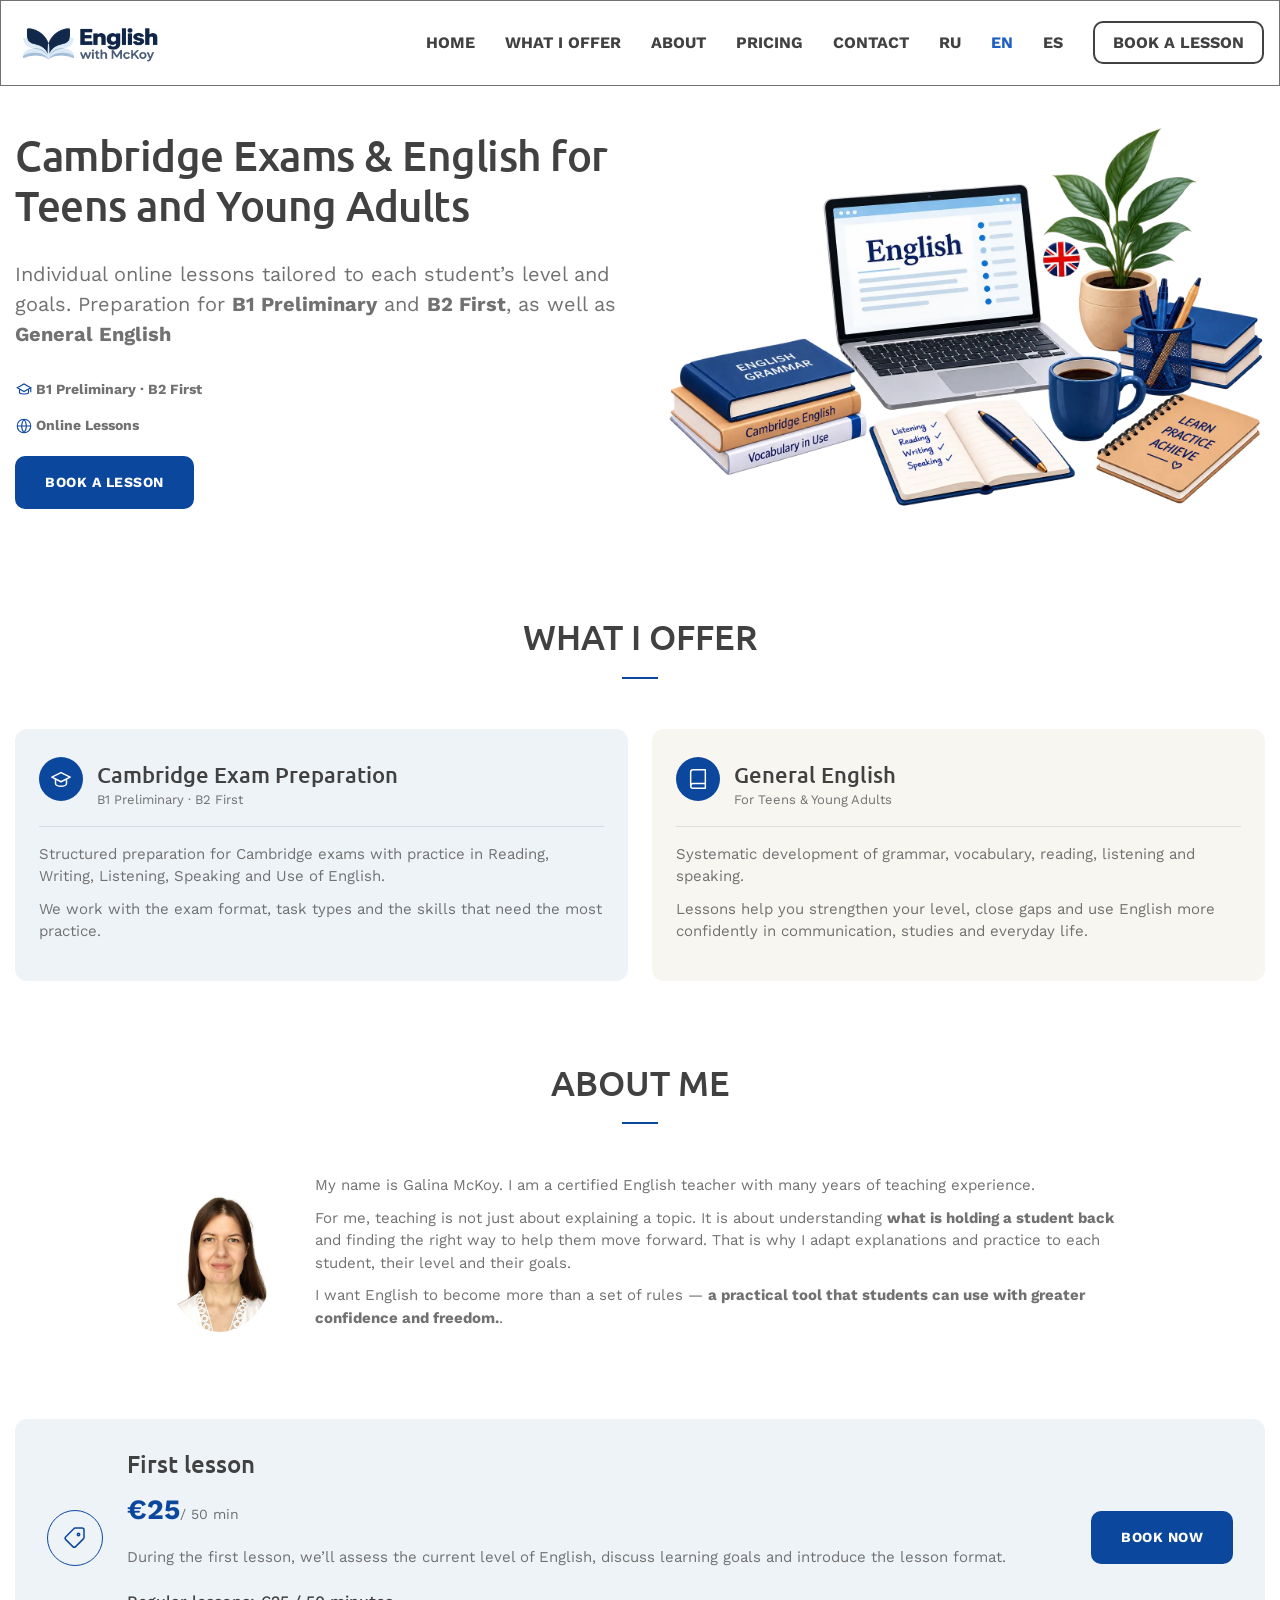
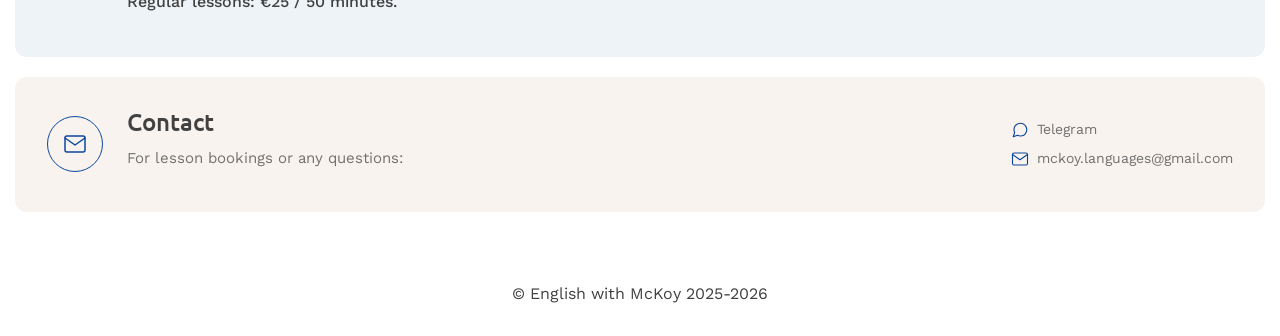
==== eng/index.html @ d6f15142 "Initial commit" ====
<!DOCTYPE html>
<html lang="en">
<head>
    <meta charset="UTF-8">
    <meta name="viewport" content="width=device-width, initial-scale=1.0">
    <meta name="description"
        content="Galina McKoy — online English tutor for teens and young adults. Cambridge Exam Preparation and General English.">

    <link rel="icon" type="image/png" href="/images/favicon/favicon-96x96.png" sizes="96x96" />
    <link rel="icon" type="image/svg+xml" href="/images/favicon/favicon.svg" />
    <link rel="shortcut icon" href="/images/favicon/favicon.ico" />
    <link rel="apple-touch-icon" sizes="180x180" href="/images/favicon/apple-touch-icon.png" />
    <link rel="manifest" href="/images/favicon/site.webmanifest" />

    <link rel="stylesheet" href="../css/styles.css">
    <script defer src="../js/main.js"></script>
    <title>Galina McKoy — Online English Tutor</title>
</head>
<body id="home">
    <header class="header">
        <div class="container">
            <div class="header__nav">

                <a href="#home">
                    <h1 class="logo"><img src="/images/logo3.webp" alt="English with McKoy logo"><span
                            class="sr-only">Galina McKoy's Languages</span></h1>
                </a>
                <button class="burger" type="button">
                    <span class="sr-only">open menu</span>
                    <span class="burger__btn"></span>
                </button>
                <nav class="menu">
                    <ul class="menu__list">
                        <li class="menu__item">
                            <a href="#home" class="menu__link">home</a>
                        </li>
                        <li class="menu__item">
                            <a href="#directions" class="menu__link">what i offer</a>
                        </li>
                        <li class="menu__item">
                            <a href="#aboutme" class="menu__link">about</a>
                        </li>
                        <li class="menu__item">
                            <a href="#pricing" class="menu__link">pricing</a>
                        </li>
                        <li class="menu__item">
                            <a href="#contact" class="menu__link">contact</a>
                        </li>
                        <!-- language switch: back to the Russian version -->
                        <li class="menu__item">
                            <a href="/" class="menu__link">ru</a>
                        </li>
                        <li class="menu__item">
                            <a href="/eng/index.html" class="menu__link active">en</a>
                        </li>
                        <li class="menu__item">
                            <a href="/es/index.html" class="menu__link">es</a>
                        </li>
                        <li class="menu__item">
                            <a href="#pricing" class="menu__link menu__button">book a lesson</a>
                        </li>
                    </ul>

                </nav>
            </div>
        </div>
    </header>
    <main>
        <section class="hero">
            <h2 class="sr-only">Hero section</h2>
            <div class="container hero__container">

                <div class="hero__info">
                    <p class="hero__heading">Cambridge Exams & English for Teens and Young Adults</p>
                    <p class="hero__subheading">Individual online lessons tailored to each student’s level and goals.
                        Preparation for <span>B1 Preliminary</span> and <span>B2 First</span>, as
                        well as <span>General English</span></p>
                    <div class="hero__tags">
                        <div class="hero__tag">
                            <svg viewBox="0 0 24 24" aria-hidden="true">
                                <path d="M3 9 12 4l9 5-9 5-9-5Z" />
                                <path d="M6 11v5c2.2 1.7 9.8 1.7 12 0v-5" />
                                <path d="M21 9v6" />
                            </svg>
                            <div class="hero__tag-text">

                                B1 Preliminary · B2 First
                            </div>
                        </div>
                        <div class="hero__tag">
                            <svg viewBox="0 0 24 24" aria-hidden="true">
                                <circle cx="12" cy="12" r="9" />
                                <path d="M3 12h18M12 3a14 14 0 0 1 0 18M12 3a14 14 0 0 0 0 18" />
                            </svg>
                            <div class="hero__tag-text">
                                Online Lessons

                            </div>
                        </div>
                    </div>

                    <a href="#pricing" class="btn btn--primary hero__cta">book a lesson</a>

                </div>
                <img class="hero__pic" src="/images/hero_bgr1.webp"
                    alt="desk with a laptop, coffee, notebook and a plant, set up for an online English lesson">
            </div>
        </section>

        <section class="section" id="directions">
            <div class="container">
                <h2 class="title">what i offer</h2>
                <ul class="directions__grid">
                    <li class="direction-card">
                        <div class="direction-card__head">
                            <div class="direction-card__icon" aria-hidden="true">
                                <svg viewBox="0 0 24 24" xmlns="http://www.w3.org/2000/svg">
                                    <path d="M22 10 12 5 2 10l10 5 10-5z" stroke-linecap="round"
                                        stroke-linejoin="round" />
                                    <path d="M6 12v5c0 1.5 2.5 3 6 3s6-1.5 6-3v-5" stroke-linecap="round"
                                        stroke-linejoin="round" />
                                </svg>
                            </div>
                            <div>
                                <h3 class="direction-card__title">Cambridge Exam Preparation</h3>
                                <p class="direction-card__subtitle">B1 Preliminary · B2 First</p>
                            </div>
                        </div>
                        <hr class="direction-card__divider">
                        <p class="direction-card__text">Structured preparation for Cambridge exams with practice in
                            Reading, Writing, Listening, Speaking and Use of English.</p>
                        <p class="direction-card__text">We work with the exam format, task types and the skills that
                            need the most practice.</p>
                    </li>
                    <li class="direction-card direction-card--alt">
                        <div class="direction-card__head">
                            <div class="direction-card__icon" aria-hidden="true">
                                <svg viewBox="0 0 24 24" xmlns="http://www.w3.org/2000/svg">
                                    <path d="M4 19.5A2.5 2.5 0 0 1 6.5 17H20" stroke-linecap="round"
                                        stroke-linejoin="round" />
                                    <path d="M6.5 2H20v20H6.5A2.5 2.5 0 0 1 4 19.5v-15A2.5 2.5 0 0 1 6.5 2z"
                                        stroke-linecap="round" stroke-linejoin="round" />
                                </svg>
                            </div>
                            <div>
                                <h3 class="direction-card__title">General English</h3>
                                <p class="direction-card__subtitle">For Teens &amp; Young Adults</p>
                            </div>
                        </div>
                        <hr class="direction-card__divider">
                        <p class="direction-card__text">Systematic development of grammar, vocabulary, reading,
                            listening and speaking.</p>
                        <p class="direction-card__text">Lessons help you strengthen your level, close gaps and use
                            English more confidently in communication, studies and everyday life.</p>
                    </li>
                </ul>
            </div>
        </section>

        <!-- ABOUT ME — PLACEHOLDER. Final bio not ready yet, space reserved for a photo and short note -->
        <section class="section" id="aboutme">
            <div class="container">
                <h2 class="title">about me</h2>
                <div class="about-placeholder">

                    <img class="about-avatar--placeholder" aria-hidden="true" src="/images/galina.jpg"
                        alt="photo of Galina McKoy, an English teacher, smiling and looking at the camera">

                    <div class="about-placeholder__note">
                        <p>My name is Galina McKoy. I am a certified English teacher with many years of teaching
                            experience.
                        </p>

                        <p>For me, teaching is not just about explaining a topic. It is about understanding <span>what
                                is holding a student back</span>
                            and finding the right way to help them move forward. That is why I adapt explanations and
                            practice to each student,
                            their level and their goals.
                        </p>

                        <p>I want English to become more than a set of rules — <span>a practical tool that students can
                                use with greater confidence and freedom.</span>.</p>
                    </div>
                </div>
            </div>
        </section>

        <!-- PRICE BELOW IS A PLACEHOLDER — update if it changes -->
        <section class="section" id="pricing">
            <div class="container">
                <div class="plaque-bar plaque-bar--blue">
                    <div class="plaque-bar__icon" aria-hidden="true">
                        <svg viewBox="0 0 24 24" xmlns="http://www.w3.org/2000/svg">
                            <path
                                d="M20.6 12.6 12.6 20.6a2 2 0 0 1-2.8 0l-7-7a2 2 0 0 1 0-2.8L10.8 2.8A2 2 0 0 1 12.2 2H19a2 2 0 0 1 2 2v6.8a2 2 0 0 1-.4 1.8z"
                                stroke-linecap="round" stroke-linejoin="round" />
                            <circle cx="15.5" cy="8.5" r="1.2" />
                        </svg>
                    </div>
                    <div class="plaque-bar__body">
                        <h2 class="plaque-bar__title">First lesson</h2>
                        <p class="plaque-bar__price">€25<span>/ 50 min</span></p>
                        <p class="plaque-bar__text">During the first lesson, we’ll assess the current level
                            of English, discuss learning goals and introduce
                            the lesson format.</p>
                        <p class="plaque-bar__lessons">Regular lessons: €25 / 50 minutes.
                        </p>
                    </div>
                    <a href="https://cal.com/galina-mckoy-zdlrys" target="_blank" rel="noopener"
                        class="btn btn--primary">book now</a>
                </div>

                <!-- CONTACT DETAILS ARE PLACEHOLDERS — replace WhatsApp and email with your own -->
                <div class="plaque-bar plaque-bar--cream" id="contact">
                    <div class="plaque-bar__icon" aria-hidden="true">
                        <svg viewBox="0 0 24 24" xmlns="http://www.w3.org/2000/svg">
                            <rect x="2" y="4" width="20" height="16" rx="2" stroke-linecap="round"
                                stroke-linejoin="round" />
                            <path d="m2 6 10 7 10-7" stroke-linecap="round" stroke-linejoin="round" />
                        </svg>
                    </div>
                    <div class="plaque-bar__body">
                        <h2 class="plaque-bar__title">Contact</h2>
                        <p class="plaque-bar__text">For lesson bookings or any questions:
                        </p>
                    </div>
                    <div class="plaque-bar__side">
                        <!-- <a href="#contact" class="btn btn--primary">book a lesson</a> -->
                        <div class="plaque-bar__contacts">
                            <span class="plaque-bar__contact-item">
                                <svg viewBox="0 0 24 24" xmlns="http://www.w3.org/2000/svg" aria-hidden="true">
                                    <path
                                        d="M21 11.5a8.38 8.38 0 0 1-.9 3.8 8.5 8.5 0 0 1-7.6 4.7 8.38 8.38 0 0 1-3.8-.9L3 21l1.9-5.7a8.38 8.38 0 0 1-.9-3.8 8.5 8.5 0 0 1 4.7-7.6 8.38 8.38 0 0 1 3.8-.9h.5a8.48 8.48 0 0 1 8 8v.5z"
                                        stroke-linecap="round" stroke-linejoin="round" />
                                </svg>
                                <a href="https://t.me/English_With_McKoy" target="_blank" rel="noopener">Telegram</a>
                            </span>
                            <span class="plaque-bar__contact-item">
                                <svg viewBox="0 0 24 24" xmlns="http://www.w3.org/2000/svg" aria-hidden="true">
                                    <rect x="2" y="4" width="20" height="16" rx="2" stroke-linecap="round"
                                        stroke-linejoin="round" />
                                    <path d="m2 6 10 7 10-7" stroke-linecap="round" stroke-linejoin="round" />
                                </svg>
                                <a href="mailto:mckoy.languages@gmail.com">mckoy.languages@gmail.com</a>
                            </span>
                        </div>
                    </div>
                </div>
            </div>
        </section>


    </main>
    <footer>
        <div class="container">
            &copy English with McKoy 2025-<span id="current-year"></span>
        </div>
    </footer>

</body>
</html>
---- css/styles.css ----
html {
  -webkit-box-sizing: border-box;
          box-sizing: border-box;
}

*,
*::after,
*::before {
  -webkit-box-sizing: inherit;
          box-sizing: inherit;
}

ul,
ol {
  padding: 0;
}

body,
h1,
h2,
h3,
h4,
h5,
h6,
p,
ul,
ol,
li,
figure,
figcaption,
blockquote,
dl,
dd {
  margin: 0;
}

ul {
  list-style: none;
}

img {
  max-width: 100%;
  -o-object-fit: cover;
     object-fit: cover;
  display: block;
}

input,
button,
article,
textarea,
select {
  font: inherit;
}

button {
  -webkit-appearance: none;
     -moz-appearance: none;
          appearance: none;
  padding: 0;
  border: 0;
  background-color: transparent;
  cursor: pointer;
}

a {
  text-decoration: none;
  color: inherit;
}

@font-face {
  font-family: "Work Sans";
  src: url("../fonts/WorkSans-Bold.woff2") format("woff2"), url("../fonts/WorkSans-Bold.woff") format("woff");
  font-weight: 600;
  font-style: normal;
  font-display: swap;
}
@font-face {
  font-family: "Work Sans";
  src: url("../fonts/WorkSans-Regular.woff2") format("woff2"), url("../fonts/WorkSans-Regular.woff") format("woff");
  font-weight: 400;
  font-style: normal;
}
@font-face {
  font-family: "Cormorant Garamond";
  src: url("../fonts/CormorantGaramond-Regular.woff2") format("woff2"), url("../fonts/CormorantGaramond-Regular.woff") format("woff");
  font-weight: 400;
  font-style: normal;
  font-display: swap;
}
@font-face {
  font-family: "Cormorant Garamond";
  src: url("../fonts/CormorantGaramond-Medium.woff2") format("woff2"), url("../fonts/CormorantGaramond-Medium.woff") format("woff");
  font-weight: 500;
  font-style: normal;
  font-display: swap;
}
@font-face {
  font-family: "Work Sans";
  src: url("../fonts/WorkSans-Medium.woff2") format("woff2"), url("../fonts/WorkSans-Medium.woff") format("woff");
  font-weight: 500;
  font-style: normal;
  font-display: swap;
}
@font-face {
  font-family: "Ubuntu";
  src: url("../fonts/Ubuntu-MediumItalic.woff2") format("woff2"), url("../fonts/Ubuntu-MediumItalic.woff") format("woff");
  font-weight: 500;
  font-style: italic;
  font-display: swap;
}
@font-face {
  font-family: "Ubuntu";
  src: url("../fonts/Ubuntu-Light.woff2") format("woff2"), url("../fonts/Ubuntu-Light.woff") format("woff");
  font-weight: 300;
  font-style: normal;
  font-display: swap;
}
@font-face {
  font-family: "Ubuntu";
  src: url("../fonts/Ubuntu-Bold.woff2") format("woff2"), url("../fonts/Ubuntu-Bold.woff") format("woff");
  font-weight: bold;
  font-style: normal;
  font-display: swap;
}
@font-face {
  font-family: "Ubuntu";
  src: url("../fonts/Ubuntu-Medium.woff2") format("woff2"), url("../fonts/Ubuntu-Medium.woff") format("woff");
  font-weight: 500;
  font-style: normal;
  font-display: swap;
}
:root {
  --clr-bgr: #fff;
  --clr-decor: #0c479e;
  --clr-active: #1e5fc1;
  --clr-main-font: #424141;
  --clr-hover: #717171;
  --clr-white: #ffffff;
  --clr-title: #424141;
  --font-body: 'Work Sans', sans-serif;
  --font-heading: 'Ubuntu', serif;
}

html,
body {
  height: 100%;
}

html {
  scroll-behavior: smooth;
}

body {
  display: -webkit-box;
  display: -ms-flexbox;
  display: flex;
  -webkit-box-orient: vertical;
  -webkit-box-direction: normal;
      -ms-flex-direction: column;
          flex-direction: column;
  font-family: var(--font-body);
  color: var(--clr-main-font);
  background-color: var(--clr-bgr);
  background-image: var(--clr-bgr-img);
  line-height: 1.5;
  overflow-x: hidden;
}

body.lock {
  overflow-y: hidden;
}

.main {
  -webkit-box-flex: 1;
      -ms-flex-positive: 1;
          flex-grow: 1;
}

.container {
  max-width: 1336px;
  margin: 0 auto;
  padding: 0 15px;
}

.logo {
  max-width: 2.8125rem;
}

.sr-only {
  position: fixed;
  right: 100vw;
  width: 0;
  height: 0;
  opacity: 0;
  overflow: hidden;
}

.title {
  font-size: 218.75%;
  font-weight: 500;
  line-height: 1.3;
  text-transform: uppercase;
  text-align: center;
  margin-bottom: 3.125rem;
}
@media screen and (max-width: 30.125rem) {
  .title {
    font-size: 187.5%;
  }
}

.section {
  padding: 40px 0 40px 0;
  scroll-margin-top: 5rem;
}
@media screen and (max-width: 34.375rem) {
  .section {
    padding: 20px 0 0 0;
  }
}

.header {
  position: fixed;
  width: 100%;
  z-index: 4;
  -webkit-transition: background-color 0.3s;
  transition: background-color 0.3s;
  border: 1px solid var(--clr-hover);
}
.header.scroll {
  background-color: var(--clr-bgr);
}
.header__nav {
  display: -webkit-box;
  display: -ms-flexbox;
  display: flex;
  -webkit-box-pack: justify;
      -ms-flex-pack: justify;
          justify-content: space-between;
  -webkit-box-align: center;
      -ms-flex-align: center;
          align-items: center;
  -ms-flex-wrap: nowrap;
      flex-wrap: nowrap;
  gap: 0.75rem 1.5rem;
  padding: 0.875rem 0;
}

.menu {
  font-size: 100%;
  text-transform: uppercase;
}
.menu__link {
  font-weight: 600;
}
.menu__link.active {
  color: var(--clr-active);
}
.menu__button {
  padding: 0.625rem 1.125rem;
  margin: 0.25rem 0;
  border: 2px solid var(--clr-main-font);
  border-radius: 0.625rem;
  line-height: 1;
  white-space: nowrap;
  -webkit-transition: all 0.3s;
  transition: all 0.3s;
}
.menu__button svg {
  width: 1.5rem;
  height: 1.5rem;
  fill: var(--clr-main-font);
  stroke: var(--clr-main-font);
  stroke-width: 0.0625rem;
  -webkit-transition: all 0.3s;
  transition: all 0.3s;
}
.menu__button:hover {
  border: 2px solid var(--clr-decor);
  color: var(--clr-bgr);
  background-color: var(--clr-decor);
}
.menu__button:hover svg {
  fill: var(--clr-bgr);
  stroke: var(--clr-bgr);
}
.menu__list {
  display: -webkit-box;
  display: -ms-flexbox;
  display: flex;
  -ms-flex-wrap: nowrap;
      flex-wrap: nowrap;
  row-gap: 0.75rem;
  gap: 1.875rem;
  font-family: var(--font-body);
  font-weight: 400;
}
@media screen and (max-width: 79.375rem) {
  .menu__list {
    -webkit-box-orient: vertical;
    -webkit-box-direction: normal;
        -ms-flex-direction: column;
            flex-direction: column;
    -webkit-box-pack: center;
        -ms-flex-pack: center;
            justify-content: center;
    padding: 5rem 0;
  }
}
@media screen and (max-width: 79.375rem) {
  .menu {
    display: -webkit-box;
    display: -ms-flexbox;
    display: flex;
    -webkit-box-orient: vertical;
    -webkit-box-direction: normal;
        -ms-flex-direction: column;
            flex-direction: column;
    gap: 1.875rem;
    position: absolute;
    text-align: center;
    padding: 81px 0;
    top: 0;
    bottom: 0;
    right: 0;
    left: 0;
    height: 100vh;
    overflow-y: auto;
    background-color: var(--clr-bgr);
    -webkit-transform: translateX(-200%);
        -ms-transform: translateX(-200%);
            transform: translateX(-200%);
    -webkit-transition: -webkit-transform 1s;
    transition: -webkit-transform 1s;
    transition: transform 1s;
    transition: transform 1s, -webkit-transform 1s;
  }
}
.menu.active {
  -webkit-transform: translateX(0);
      -ms-transform: translateX(0);
          transform: translateX(0);
  -webkit-transition: -webkit-transform 0.5s;
  transition: -webkit-transform 0.5s;
  transition: transform 0.5s;
  transition: transform 0.5s, -webkit-transform 0.5s;
}
.menu__item {
  white-space: nowrap;
  -webkit-transition: color 0.3s;
  transition: color 0.3s;
}
.menu__item:hover {
  color: var(--clr-hover);
}

.logo {
  display: -webkit-box;
  display: -ms-flexbox;
  display: flex;
  -webkit-box-pack: center;
      -ms-flex-pack: center;
          justify-content: center;
  -webkit-box-align: center;
      -ms-flex-align: center;
          align-items: center;
  max-width: 9.375rem;
  position: relative;
  z-index: 1;
  -webkit-transition: color 0.3s;
  transition: color 0.3s;
}

.burger {
  display: none;
  position: relative;
  width: 70px;
  height: 44px;
  z-index: 100;
}
.burger.active span {
  -webkit-transform: scale(0);
      -ms-transform: scale(0);
          transform: scale(0);
}
.burger.active::before {
  -webkit-transform: rotate(45deg);
      -ms-transform: rotate(45deg);
          transform: rotate(45deg);
  top: 21px;
}
.burger.active::after {
  -webkit-transform: rotate(-45deg);
      -ms-transform: rotate(-45deg);
          transform: rotate(-45deg);
  bottom: 21px;
}
@media screen and (max-width: 79.375rem) {
  .burger {
    display: block;
  }
}
.burger__btn {
  top: 21px;
  position: absolute;
}
.burger::before, .burger::after, .burger__btn {
  position: absolute;
  width: 55px;
  height: 2px;
  left: 0;
  background-color: var(--clr-decor);
}
@media screen and (max-width: 29.375rem) {
  .burger::before, .burger::after, .burger__btn {
    width: 44px;
  }
}
.burger::before, .burger::after {
  content: "";
  -webkit-transition: -webkit-transform 0.2s ease-out;
  transition: -webkit-transform 0.2s ease-out;
  transition: transform 0.2s ease-out;
  transition: transform 0.2s ease-out, -webkit-transform 0.2s ease-out;
}
.burger::before {
  top: 10px;
}
.burger::after {
  bottom: 10px;
}

.hero__container {
  display: -webkit-box;
  display: -ms-flexbox;
  display: flex;
  -webkit-box-flex: 1;
      -ms-flex: 1;
          flex: 1;
  -webkit-box-orient: horizontal;
  -webkit-box-direction: normal;
      -ms-flex-direction: row;
          flex-direction: row;
  -webkit-box-pack: justify;
      -ms-flex-pack: justify;
          justify-content: space-between;
  -webkit-box-align: center;
      -ms-flex-align: center;
          align-items: center;
  gap: 1.25rem;
  padding-top: 7.5rem;
  padding-bottom: 3.4375rem;
}
@media screen and (max-width: 61.875rem) {
  .hero__container {
    -webkit-box-orient: vertical;
    -webkit-box-direction: normal;
        -ms-flex-direction: column;
            flex-direction: column;
    -webkit-box-pack: center;
        -ms-flex-pack: center;
            justify-content: center;
    -webkit-box-align: center;
        -ms-flex-align: center;
            align-items: center;
    padding-bottom: 1.875rem;
  }
}
.hero__info {
  display: -webkit-inline-box;
  display: -ms-inline-flexbox;
  display: inline-flex;
  -webkit-box-orient: vertical;
  -webkit-box-direction: normal;
      -ms-flex-direction: column;
          flex-direction: column;
  position: relative;
  z-index: 3;
  -webkit-box-flex: 1;
      -ms-flex: 1 1 45%;
          flex: 1 1 45%;
}
.hero__pic {
  display: block;
  width: 55%;
  max-width: 37.5rem;
  height: auto;
}
@media screen and (max-width: 59.375rem) {
  .hero__container {
    padding-left: 1.25rem;
    padding-right: 1.25rem;
  }
  .hero__info {
    width: 100%;
  }
  .hero__pic {
    width: 100%;
    max-width: 34.375rem;
  }
}

.btn {
  display: -webkit-inline-box;
  display: -ms-inline-flexbox;
  display: inline-flex;
  -webkit-box-align: center;
      -ms-flex-align: center;
          align-items: center;
  -webkit-box-pack: center;
      -ms-flex-pack: center;
          justify-content: center;
  gap: 0.5rem;
  padding: 0.875rem 1.75rem;
  border: 2px solid var(--clr-decor);
  border-radius: 0.625rem;
  font-weight: 600;
  text-transform: uppercase;
  font-size: 87.5%;
  letter-spacing: 0.5px;
  -webkit-transition: all 0.3s;
  transition: all 0.3s;
  cursor: pointer;
  text-align: center;
  color: var(--clr-decor);
}
.btn:hover {
  background-color: var(--clr-decor);
  color: #fff;
}
.btn--primary {
  background-color: var(--clr-decor);
  color: #fff;
}
.btn--primary:hover {
  background-color: transparent;
  color: var(--clr-decor);
}

.hero__heading {
  font-family: var(--font-heading);
  font-size: 262.5%;
  font-weight: 500;
  color: var(--clr-main-font);
  margin-bottom: 1.75rem;
  line-height: 1.2;
  letter-spacing: -0.5px;
}
@media screen and (max-width: 30.125rem) {
  .hero__heading {
    font-size: 175%;
  }
}

.hero__subheading {
  font-size: 125%;
  font-weight: 400;
  color: var(--clr-hover);
  margin-bottom: 1.875rem;
}
.hero__subheading span {
  font-weight: 700;
}
@media screen and (max-width: 30.125rem) {
  .hero__subheading {
    font-size: 100%;
  }
}

.hero__cta {
  -ms-flex-item-align: start;
      align-self: flex-start;
}
@media screen and (max-width: 68.75rem) {
  .hero__cta {
    -ms-flex-item-align: center;
        align-self: center;
  }
}

.hero__tags {
  display: -webkit-box;
  display: -ms-flexbox;
  display: flex;
  -webkit-box-orient: vertical;
  -webkit-box-direction: normal;
      -ms-flex-direction: column;
          flex-direction: column;
  gap: 0.9375rem;
  margin-bottom: 1.25rem;
}

.hero__tag {
  display: -webkit-box;
  display: -ms-flexbox;
  display: flex;
  -webkit-box-align: center;
      -ms-flex-align: center;
          align-items: center;
  gap: 0.1875rem;
  font-size: 87.5%;
  color: var(--clr-hover);
}
.hero__tag svg {
  width: 1.125rem;
  height: 1.125rem;
  stroke: var(--clr-decor);
  fill: none;
  stroke-width: 1.5;
  -ms-flex-negative: 0;
      flex-shrink: 0;
}

.hero__tag-text {
  font-weight: 700;
}

/* .hero__more {
    margin-left: toRem(16);
    font-size: percent(14, 16);
    color: var(--clr-hover);
    text-decoration: underline;
} */
.title {
  position: relative;
  padding-bottom: 1.125rem;
  font-family: var(--font-heading);
}
.title::after {
  content: "";
  position: absolute;
  bottom: 0;
  left: 50%;
  -webkit-transform: translateX(-50%);
      -ms-transform: translateX(-50%);
          transform: translateX(-50%);
  width: 2.25rem;
  height: 2px;
  background-color: var(--clr-decor);
}

.directions__grid {
  display: -webkit-box;
  display: -ms-flexbox;
  display: flex;
  gap: 1.5rem;
  -ms-flex-wrap: wrap;
      flex-wrap: wrap;
  -webkit-box-pack: center;
      -ms-flex-pack: center;
          justify-content: center;
}
@media screen and (max-width: 46.875rem) {
  .directions__grid {
    -webkit-box-orient: vertical;
    -webkit-box-direction: normal;
        -ms-flex-direction: column;
            flex-direction: column;
  }
}

.direction-card {
  -webkit-box-flex: 1;
      -ms-flex: 1;
          flex: 1;
  max-width: 100%;
  background: #eef3f8;
  border-radius: 0.75rem;
  padding: 1.75rem 1.5rem;
}
.direction-card--alt {
  background: #f8f6f1;
}
.direction-card__head {
  display: -webkit-box;
  display: -ms-flexbox;
  display: flex;
  -webkit-box-align: start;
      -ms-flex-align: start;
          align-items: flex-start;
  gap: 0.875rem;
  margin-bottom: 1rem;
}
.direction-card__icon {
  width: 2.75rem;
  height: 2.75rem;
  border-radius: 50%;
  background: var(--clr-decor);
  display: -webkit-box;
  display: -ms-flexbox;
  display: flex;
  -webkit-box-align: center;
      -ms-flex-align: center;
          align-items: center;
  -webkit-box-pack: center;
      -ms-flex-pack: center;
          justify-content: center;
  -ms-flex-negative: 0;
      flex-shrink: 0;
}
.direction-card__icon svg {
  width: 1.375rem;
  height: 1.375rem;
  stroke: #fff;
  fill: none;
  stroke-width: 1.6;
}
.direction-card__title {
  font-family: var(--font-heading);
  font-size: 137.5%;
  font-weight: 500;
  color: var(--clr-main-font);
  margin: 0.25rem 0 0.125rem;
  line-height: 1.25;
}
.direction-card__subtitle {
  font-size: 81.25%;
  color: var(--clr-hover);
  margin: 0;
}
.direction-card__divider {
  border: none;
  border-top: 1px solid rgba(31, 51, 80, 0.12);
  margin: 0 0 1rem;
}
.direction-card__text {
  font-size: 93.75%;
  color: var(--clr-hover);
  margin: 0 0 0.625rem;
}

.about-placeholder {
  display: -webkit-box;
  display: -ms-flexbox;
  display: flex;
  -webkit-box-align: center;
      -ms-flex-align: center;
          align-items: center;
  -ms-flex-wrap: nowrap;
      flex-wrap: nowrap;
  gap: 2.5rem;
  -webkit-box-pack: center;
      -ms-flex-pack: center;
          justify-content: center;
  text-align: left;
}
@media screen and (max-width: 38.75rem) {
  .about-placeholder {
    -webkit-box-orient: vertical;
    -webkit-box-direction: normal;
        -ms-flex-direction: column;
            flex-direction: column;
  }
}

.about-avatar--placeholder {
  width: 6.875rem;
  height: 9.375rem;
  border-radius: 50%;
  background: #eef3f8;
  display: -webkit-box;
  display: -ms-flexbox;
  display: flex;
  -webkit-box-align: center;
      -ms-flex-align: center;
          align-items: center;
  -webkit-box-pack: center;
      -ms-flex-pack: center;
          justify-content: center;
  -ms-flex-negative: 0;
      flex-shrink: 0;
}

.about-placeholder__note {
  color: var(--clr-hover);
  font-size: 93.75%;
  max-width: 50rem;
}
.about-placeholder__note span {
  font-weight: 700;
}
.about-placeholder__note p {
  margin: 0 0 0.625rem;
}

.plaque-bar {
  display: -webkit-box;
  display: -ms-flexbox;
  display: flex;
  -webkit-box-align: center;
      -ms-flex-align: center;
          align-items: center;
  gap: 1.5rem;
  -ms-flex-wrap: wrap;
      flex-wrap: wrap;
  border-radius: 0.75rem;
  padding: 1.75rem 2rem;
  margin-bottom: 1.25rem;
}
.plaque-bar:last-child {
  margin-bottom: 0;
}
.plaque-bar--blue {
  background: #eef3f8;
}
.plaque-bar--cream {
  background: #f8f3ee;
}
.plaque-bar__icon {
  width: 3.5rem;
  height: 3.5rem;
  border-radius: 50%;
  border: 1.5px solid var(--clr-decor);
  display: -webkit-box;
  display: -ms-flexbox;
  display: flex;
  -webkit-box-align: center;
      -ms-flex-align: center;
          align-items: center;
  -webkit-box-pack: center;
      -ms-flex-pack: center;
          justify-content: center;
  -ms-flex-negative: 0;
      flex-shrink: 0;
}
.plaque-bar__icon svg {
  width: 1.5rem;
  height: 1.5rem;
  stroke: var(--clr-decor);
  fill: none;
  stroke-width: 1.5;
}
.plaque-bar__body {
  -webkit-box-flex: 1;
      -ms-flex: 1;
          flex: 1;
  min-width: 12rem;
}
.plaque-bar__body p {
  margin-bottom: 15px;
}
.plaque-bar__title {
  font-family: var(--font-heading);
  font-size: 150%;
  font-weight: 500;
  color: var(--clr-main-font);
  margin: 0 0 0.375rem;
}
.plaque-bar__price {
  font-size: 175%;
  font-weight: 600;
  color: var(--clr-decor);
  margin: 0 0 0.25rem;
}
.plaque-bar__price span {
  font-size: 50%;
  color: var(--clr-hover);
  font-weight: 400;
}
.plaque-bar__text {
  font-size: 93.75%;
  color: var(--clr-hover);
  margin: 0;
}
.plaque-bar__lessons {
  padding-top: 0.375rem;
  font-weight: 500;
}
.plaque-bar__side {
  display: -webkit-box;
  display: -ms-flexbox;
  display: flex;
  -webkit-box-orient: vertical;
  -webkit-box-direction: normal;
      -ms-flex-direction: column;
          flex-direction: column;
  -webkit-box-align: start;
      -ms-flex-align: start;
          align-items: flex-start;
  gap: 0.75rem;
}
.plaque-bar__contacts {
  display: -webkit-box;
  display: -ms-flexbox;
  display: flex;
  -webkit-box-orient: vertical;
  -webkit-box-direction: normal;
      -ms-flex-direction: column;
          flex-direction: column;
  gap: 0.5rem;
}
.plaque-bar__contact-item {
  display: -webkit-box;
  display: -ms-flexbox;
  display: flex;
  -webkit-box-align: center;
      -ms-flex-align: center;
          align-items: center;
  gap: 0.5rem;
  font-size: 87.5%;
  color: var(--clr-hover);
}
.plaque-bar__contact-item svg {
  width: 1.125rem;
  height: 1.125rem;
  stroke: var(--clr-decor);
  fill: none;
  stroke-width: 1.5;
  -ms-flex-negative: 0;
      flex-shrink: 0;
}
@media screen and (max-width: 40.625rem) {
  .plaque-bar {
    -webkit-box-orient: vertical;
    -webkit-box-direction: normal;
        -ms-flex-direction: column;
            flex-direction: column;
    text-align: center;
    -webkit-box-align: center;
        -ms-flex-align: center;
            align-items: center;
  }
  .plaque-bar__side {
    -webkit-box-align: center;
        -ms-flex-align: center;
            align-items: center;
  }
}

footer {
  text-align: center;
  padding: 1.875rem 0;
}
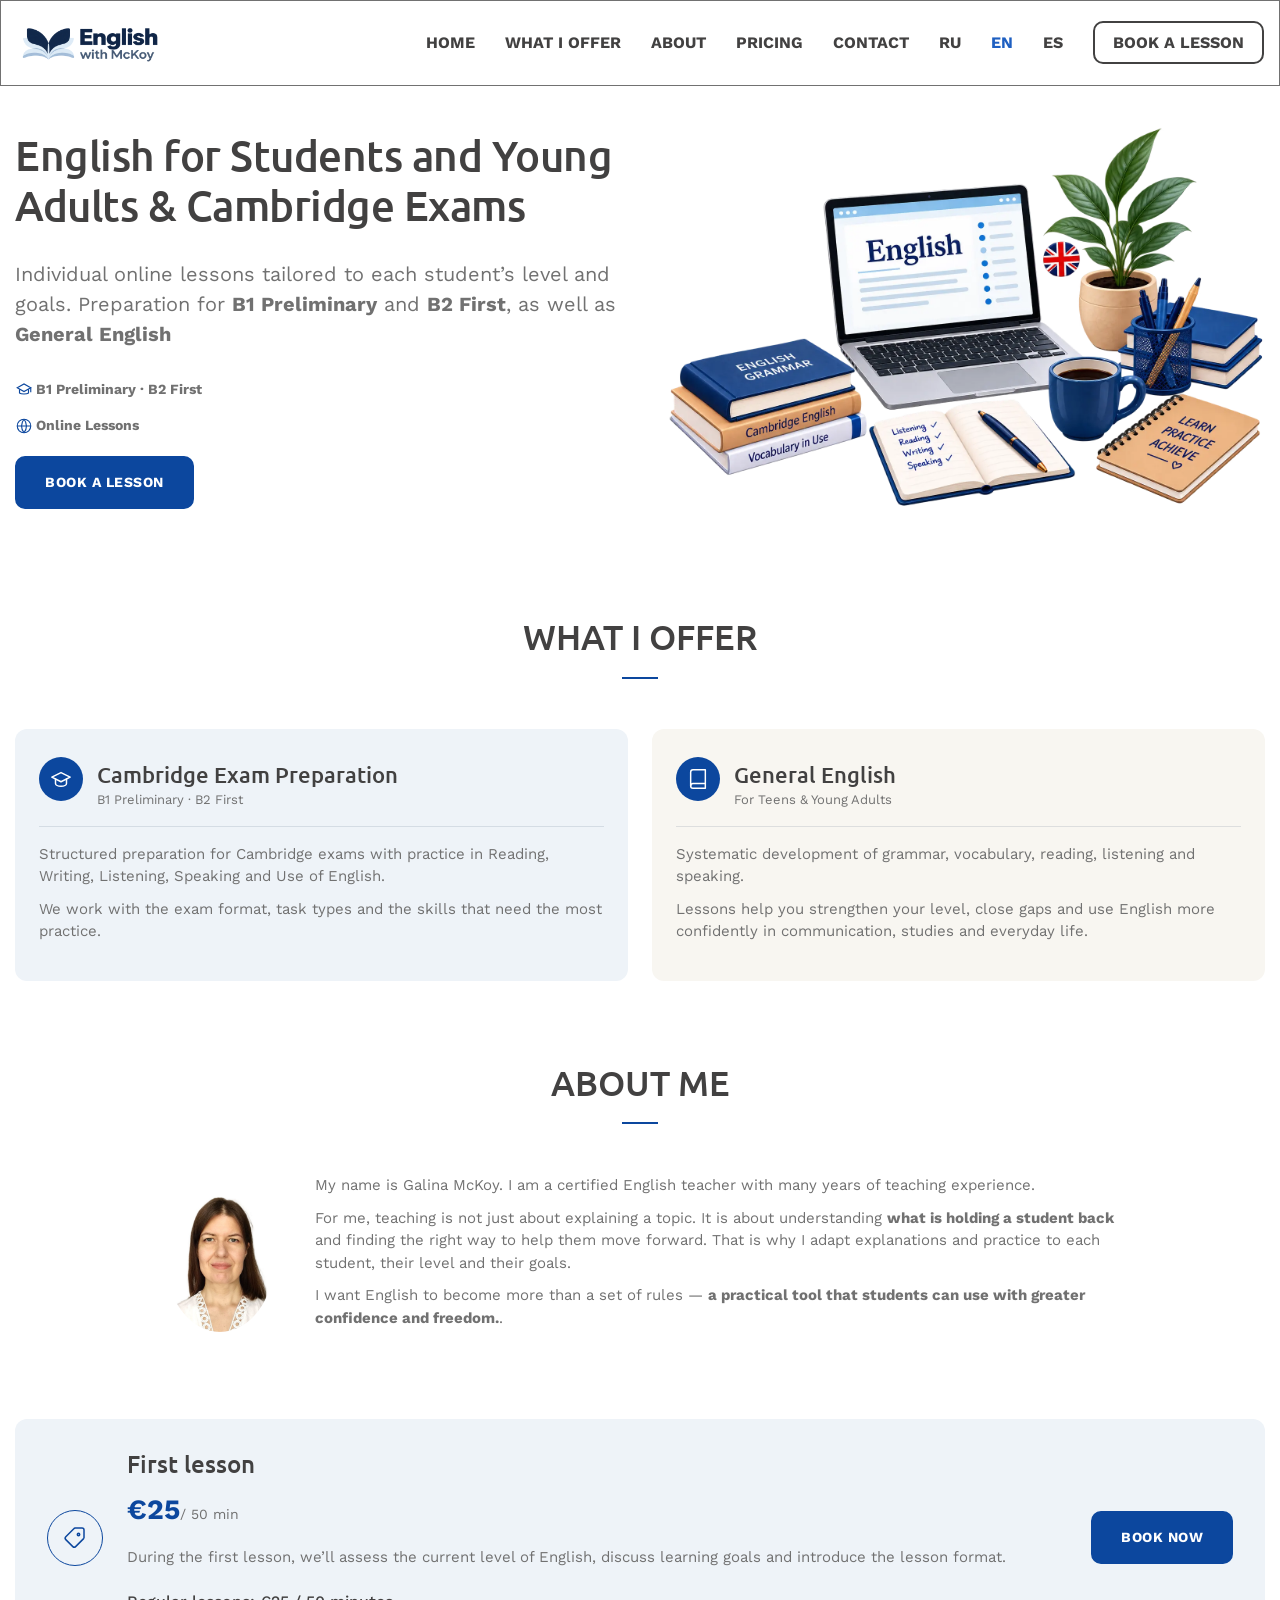
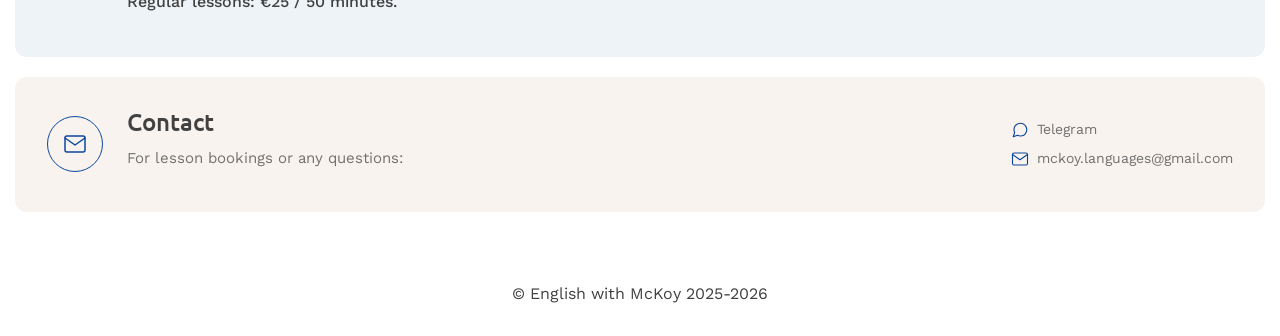
==== commit 983b5a27: "change hero titles" ====
--- a/eng/index.html
+++ b/eng/index.html
@@ -3,6 +3,13 @@
 <head>
     <meta charset="UTF-8">
     <meta name="viewport" content="width=device-width, initial-scale=1.0">
+    <meta property="og:image" content="https://englishwithmckoy.netlify.app/images/og-image.webp" />
+    <meta property="og:image:width" content="1200" />
+    <meta property="og:image:height" content="630" />
+    <meta property="og:url" content="https://englishwithmckoy.netlify.app/eng/" />
+    <meta property="og:locale" content="en_US" />
+    <meta name="twitter:card" content="summary_large_image" />
+    <meta name="twitter:image" content="https://englishwithmckoy.netlify.app/images/og-image.webp" />
     <meta name="description"
         content="Galina McKoy — online English tutor for teens and young adults. Cambridge Exam Preparation and General English.">
 
@@ -71,7 +78,7 @@
             <div class="container hero__container">
 
                 <div class="hero__info">
-                    <p class="hero__heading">Cambridge Exams & English for Teens and Young Adults</p>
+                    <p class="hero__heading">English for Students and Young Adults & Cambridge Exams</p>
                     <p class="hero__subheading">Individual online lessons tailored to each student’s level and goals.
                         Preparation for <span>B1 Preliminary</span> and <span>B2 First</span>, as
                         well as <span>General English</span></p>
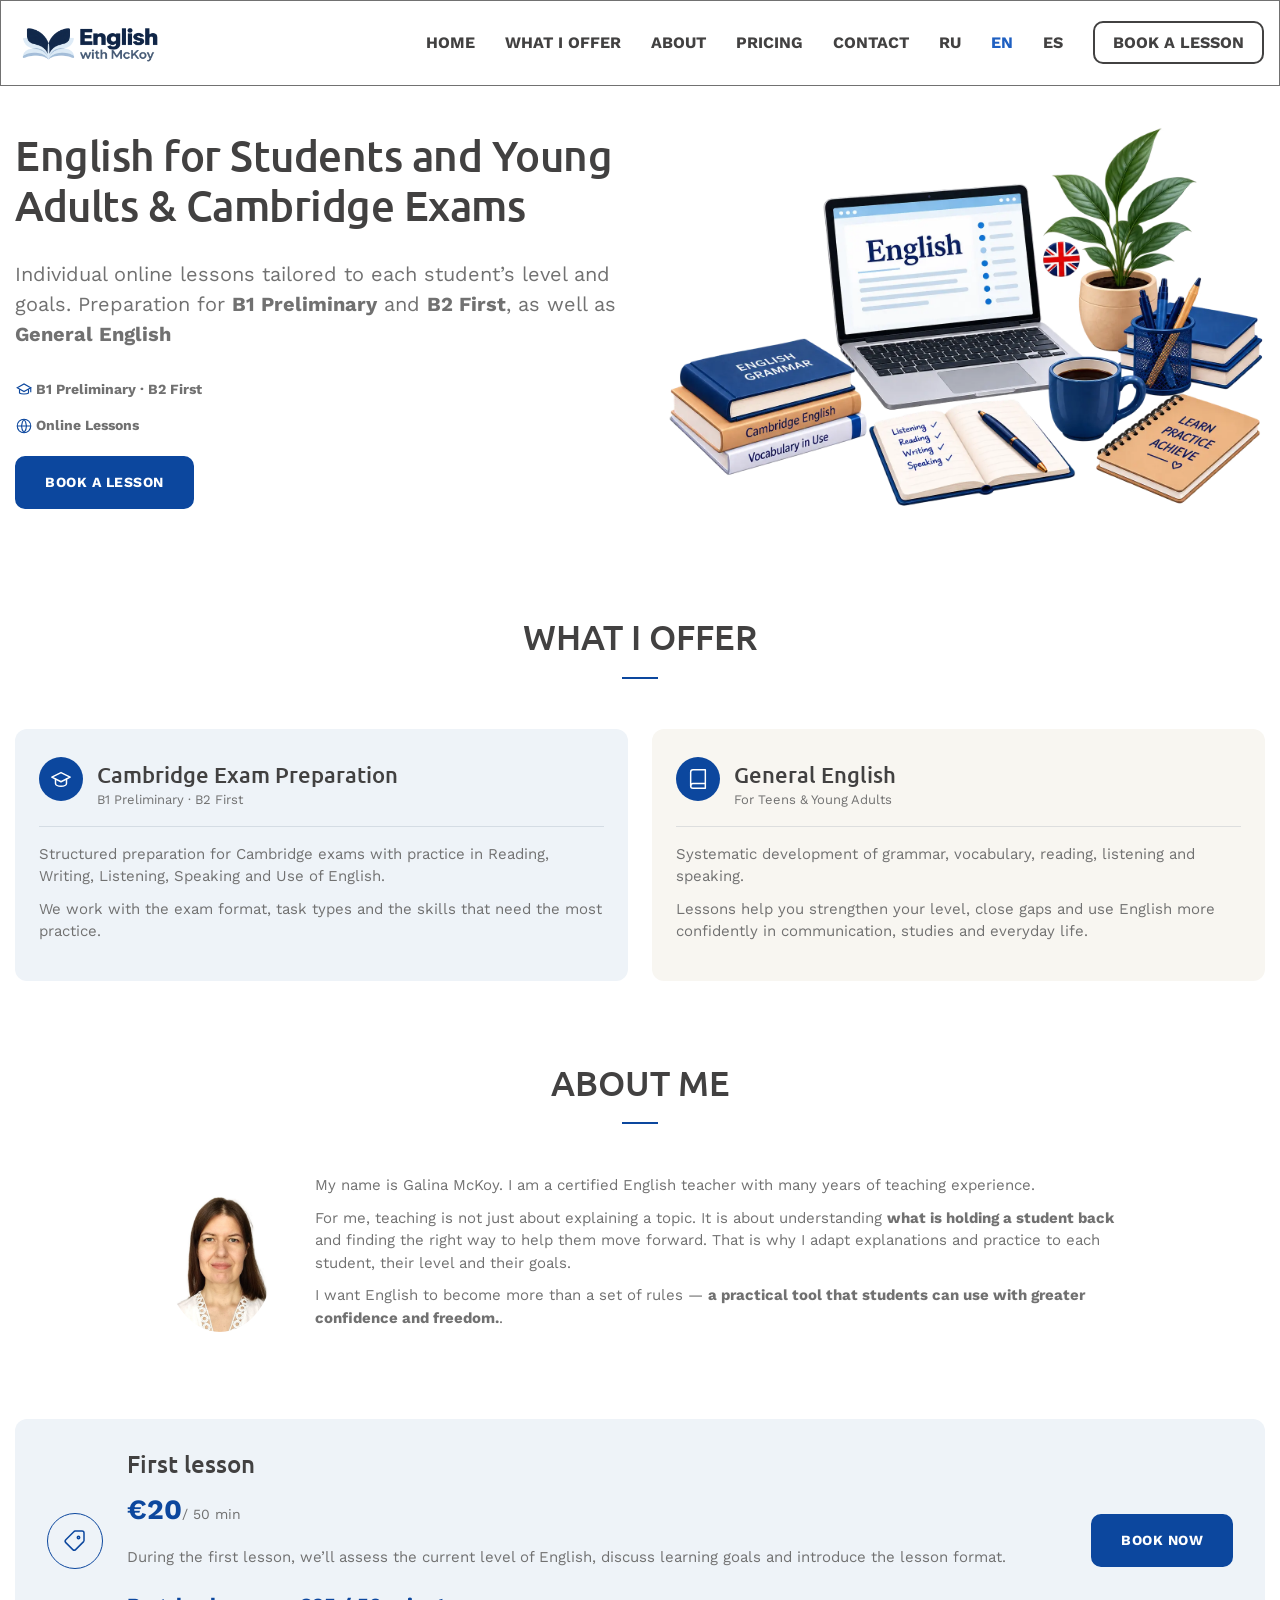
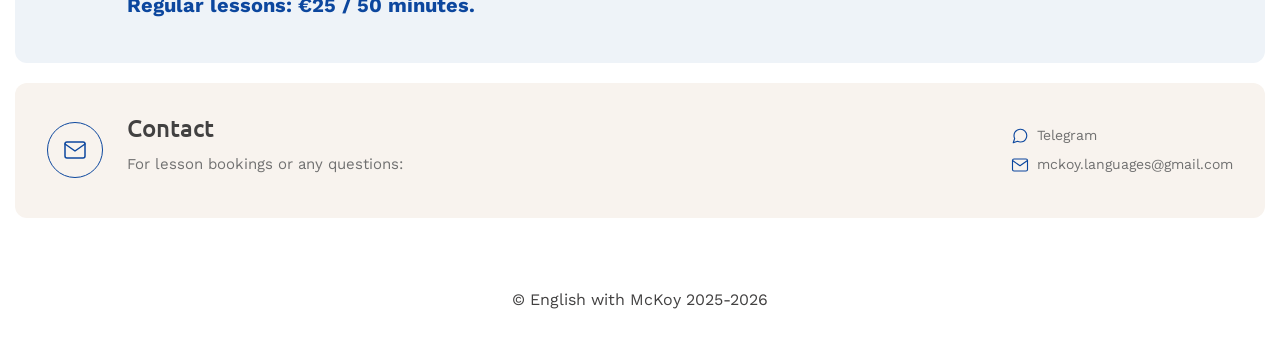
==== commit a2e8c34d: "20 euros first lesson change" ====
--- a/eng/index.html
+++ b/eng/index.html
@@ -206,7 +206,7 @@
                     </div>
                     <div class="plaque-bar__body">
                         <h2 class="plaque-bar__title">First lesson</h2>
-                        <p class="plaque-bar__price">€25<span>/ 50 min</span></p>
+                        <p class="plaque-bar__price">€20<span>/ 50 min</span></p>
                         <p class="plaque-bar__text">During the first lesson, we’ll assess the current level
                             of English, discuss learning goals and introduce
                             the lesson format.</p>
--- a/css/styles.css
+++ b/css/styles.css
@@ -865,7 +865,9 @@
 }
 .plaque-bar__lessons {
   padding-top: 0.375rem;
-  font-weight: 500;
+  font-size: 125%;
+  font-weight: 600;
+  color: var(--clr-decor);
 }
 .plaque-bar__side {
   display: -webkit-box;
